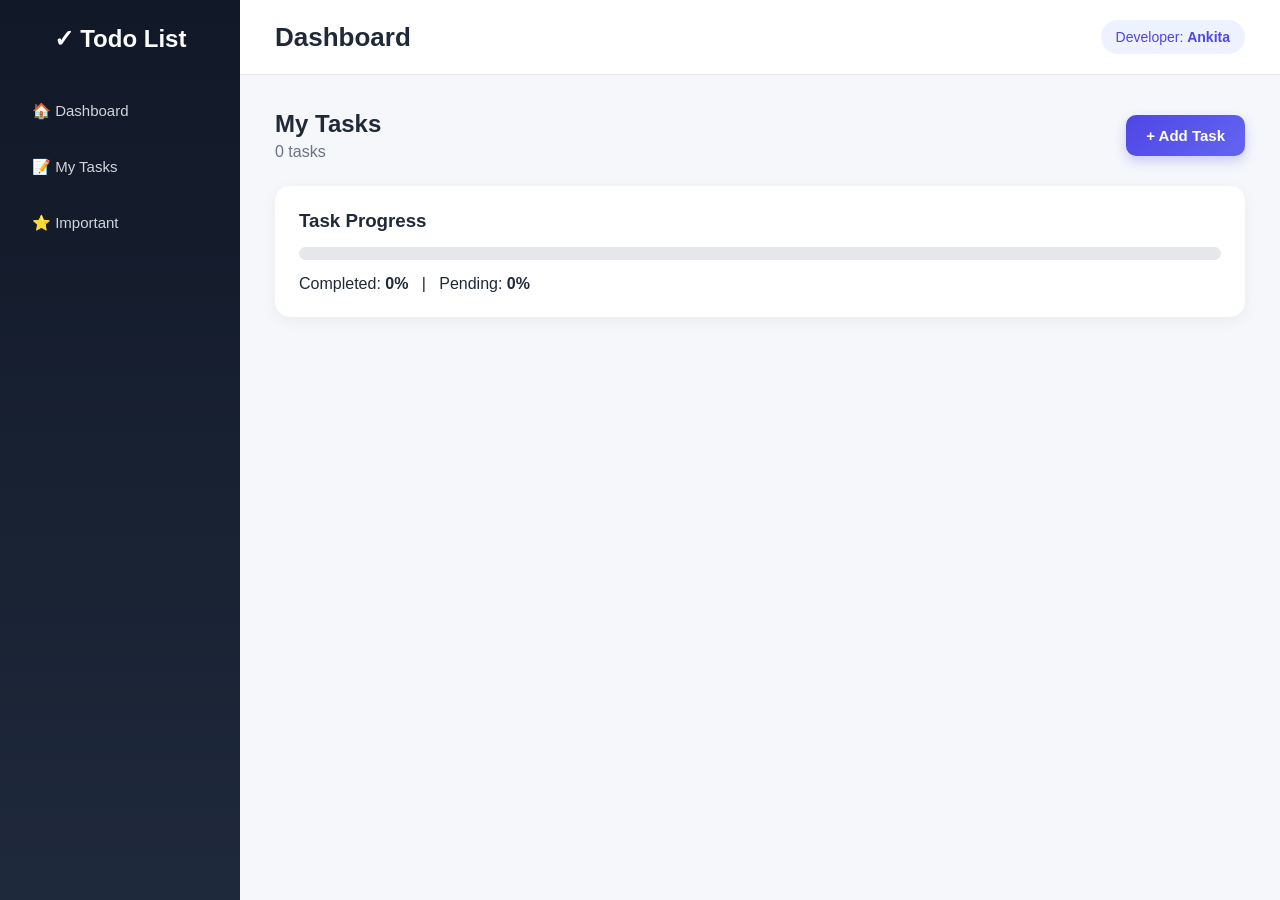
==== index.html @ bb7e171d "Create index.html" ====
<!DOCTYPE html>
<html lang="en">
<head>
    <meta charset="UTF-8">
    <meta name="viewport" content="width=device-width, initial-scale=1.0">
    <title>Todo Dashboard</title>
    <link rel="stylesheet" href="Css.css">
</head>

<body>

<div class="app">

    <!-- SIDEBAR -->
    <aside class="sidebar">

        <h2>✓ Todo List</h2>

        <button onclick="showPage('dashboard')">
            🏠 Dashboard
        </button>

        <button onclick="showPage('tasks')">
            📝 My Tasks
        </button>

        <button onclick="showPage('important')">
            ⭐ Important
        </button>

    </aside>


    <!-- MAIN -->
    <main class="main">

        <!-- HEADER -->
        <header>

            <h1 id="pageTitle">
                Dashboard
            </h1>

            <div class="developer">
                Developer: <b>Ankita</b>
            </div>

        </header>


        <!-- DASHBOARD -->
        <section id="dashboard" class="page">

            <div class="top-box">

                <div>
                    <h2>My Tasks</h2>
                    <p id="taskInfo">0 tasks</p>
                </div>

                <button class="add-btn" onclick="showAddTask()">
                    + Add Task
                </button>

            </div>


            <!-- ADD TASK FORM -->
            <div id="addTaskBox" class="add-task-box hidden">

                <h2>Create New Task</h2>

                <p>Add a new task to your list</p>

                <label for="taskInput">
                    Task Name
                </label>

                <input
                    type="text"
                    id="taskInput"
                    placeholder="Enter your task..."
                >

                <div class="form-buttons">

                    <button
                        class="cancel-btn"
                        onclick="hideAddTask()"
                    >
                        Cancel
                    </button>

                    <button
                        class="save-btn"
                        onclick="saveTask()"
                    >
                        + Add Task
                    </button>

                </div>

            </div>


            <!-- PROGRESS -->
            <div class="progress-box">

                <h3>Task Progress</h3>

                <div class="progress">
                    <div id="progressBar"></div>
                </div>

                <p>
                    Completed:
                    <b id="completedPercent">0%</b>

                    &nbsp; | &nbsp;

                    Pending:
                    <b id="pendingPercent">0%</b>
                </p>

            </div>


            <div
                id="dashboardTasks"
                class="task-list"
            ></div>

        </section>


        <!-- MY TASKS -->
        <section id="tasks" class="page hidden">

            <div class="top-box">

                <h2>My Tasks</h2>

                <button
                    class="add-btn"
                    onclick="showAddTask()"
                >
                    + Add Task
                </button>

            </div>

            <div
                id="allTasks"
                class="task-list"
            ></div>

        </section>


        <!-- IMPORTANT -->
        <section id="important" class="page hidden">

            <div class="top-box">

                <h2>⭐ Important Tasks</h2>

            </div>

            <div
                id="importantTasks"
                class="task-list"
            ></div>

        </section>

    </main>

</div>


<script src="Js.js"></script>

</body>
  </html>
---- Css.css ----
* {
    margin: 0;
    padding: 0;
    box-sizing: border-box;
}

body {
    font-family: Arial, sans-serif;
    background: #f5f7fb;
    color: #1f2937;
}


/* APP */

.app {
    display: flex;
    min-height: 100vh;
}


/* SIDEBAR */

.sidebar {
    width: 240px;
    background: linear-gradient(
        180deg,
        #111827,
        #1e293b
    );

    color: white;
    padding: 25px 16px;
}

.sidebar h2 {
    text-align: center;
    margin-bottom: 35px;
}

.sidebar button {
    width: 100%;

    padding: 14px 16px;
    margin-bottom: 10px;

    border: none;
    border-radius: 10px;

    background: transparent;
    color: #d1d5db;

    text-align: left;

    font-size: 15px;

    cursor: pointer;
}

.sidebar button:hover {
    background: #374151;
    color: white;
}


/* MAIN */

.main {
    flex: 1;
}


/* HEADER */

header {
    height: 75px;

    background: white;

    display: flex;
    align-items: center;
    justify-content: space-between;

    padding: 0 35px;

    border-bottom: 1px solid #e5e7eb;
}

header h1 {
    font-size: 26px;
}

.developer {
    background: #eef2ff;

    color: #4f46e5;

    padding: 9px 15px;

    border-radius: 20px;

    font-size: 14px;
}


/* PAGE */

.page {
    padding: 35px;
}

.hidden {
    display: none !important;
}


/* TOP */

.top-box {
    display: flex;

    justify-content: space-between;
    align-items: center;

    margin-bottom: 25px;
}

.top-box h2 {
    font-size: 24px;
}

.top-box p {
    color: #6b7280;
    margin-top: 5px;
}


/* ADD BUTTON */

.add-btn {
    background: linear-gradient(
        135deg,
        #4f46e5,
        #6366f1
    );

    color: white;

    border: none;

    padding: 12px 20px;

    border-radius: 10px;

    font-size: 15px;

    font-weight: bold;

    cursor: pointer;

    box-shadow: 0 5px 12px
        rgba(79,70,229,0.25);
}


/* ADD TASK BOX */

.add-task-box {
    background: white;

    padding: 25px;

    border-radius: 15px;

    margin-bottom: 25px;

    border: 1px solid #e5e7eb;

    box-shadow: 0 5px 18px
        rgba(0,0,0,0.06);
}

.add-task-box h2 {
    margin-bottom: 6px;
}

.add-task-box p {
    color: #6b7280;

    font-size: 14px;

    margin-bottom: 22px;
}


/* LABEL */

.add-task-box label {
    display: block;

    font-weight: bold;

    font-size: 14px;

    margin-bottom: 8px;
}


/* INPUT */

#taskInput {
    width: 100%;

    height: 48px;

    padding: 0 14px;

    border: 1px solid #d1d5db;

    border-radius: 9px;

    outline: none;

    font-size: 15px;

    margin-bottom: 15px;
}

#taskInput:focus {
    border-color: #4f46e5;

    box-shadow:
        0 0 0 3px
        rgba(79,70,229,0.12);
}


/* FORM BUTTONS */

.form-buttons {
    display: flex;

    justify-content: flex-end;

    gap: 10px;
}

.cancel-btn,
.save-btn {
    padding: 11px 18px;

    border-radius: 8px;

    font-weight: bold;

    cursor: pointer;
}

.cancel-btn {
    background: white;

    border: 1px solid #d1d5db;

    color: #374151;
}

.save-btn {
    border: none;

    color: white;

    background: #4f46e5;
}

.save-btn:hover {
    background: #4338ca;
}


/* PROGRESS */

.progress-box {
    background: white;

    padding: 24px;

    border-radius: 15px;

    margin-bottom: 25px;

    box-shadow:
        0 4px 15px
        rgba(0,0,0,0.05);
}

.progress {
    width: 100%;

    height: 13px;

    background: #e5e7eb;

    border-radius: 20px;

    overflow: hidden;

    margin: 15px 0;
}

#progressBar {
    height: 100%;

    width: 0%;

    background: linear-gradient(
        90deg,
        #22c55e,
        #16a34a
    );

    transition: width 0.4s;
}


/* TASK */

.task-list {
    display: flex;

    flex-direction: column;

    gap: 13px;
}

.task {
    background: white;

    padding: 17px;

    border-radius: 12px;

    display: flex;

    align-items: center;

    gap: 13px;

    box-shadow:
        0 3px 12px
        rgba(0,0,0,0.05);
}

.task-name {
    flex: 1;

    font-size: 16px;
}

.completed {
    text-decoration: line-through;

    color: #9ca3af;
}

.task input {
    width: 19px;
    height: 19px;
}

.star {
    border: none;

    background: transparent;

    font-size: 23px;

    cursor: pointer;
}

.delete {
    border: none;

    background: #fee2e2;

    color: #dc2626;

    padding: 8px 12px;

    border-radius: 7px;

    cursor: pointer;

    font-weight: bold;
}

.delete:hover {
    background: #dc2626;
    color: white;
}


/* MOBILE */

@media (max-width: 700px) {

    .sidebar {
        width: 180px;
        padding: 20px 10px;
    }

    .sidebar h2 {
        font-size: 18px;
    }

    .sidebar button {
        font-size: 13px;
    }

    header {
        padding: 0 15px;
    }

    header h1 {
        font-size: 20px;
    }

    .developer {
        font-size: 12px;
        padding: 8px 10px;
    }

    .page {
        padding: 20px 15px;
    }
}
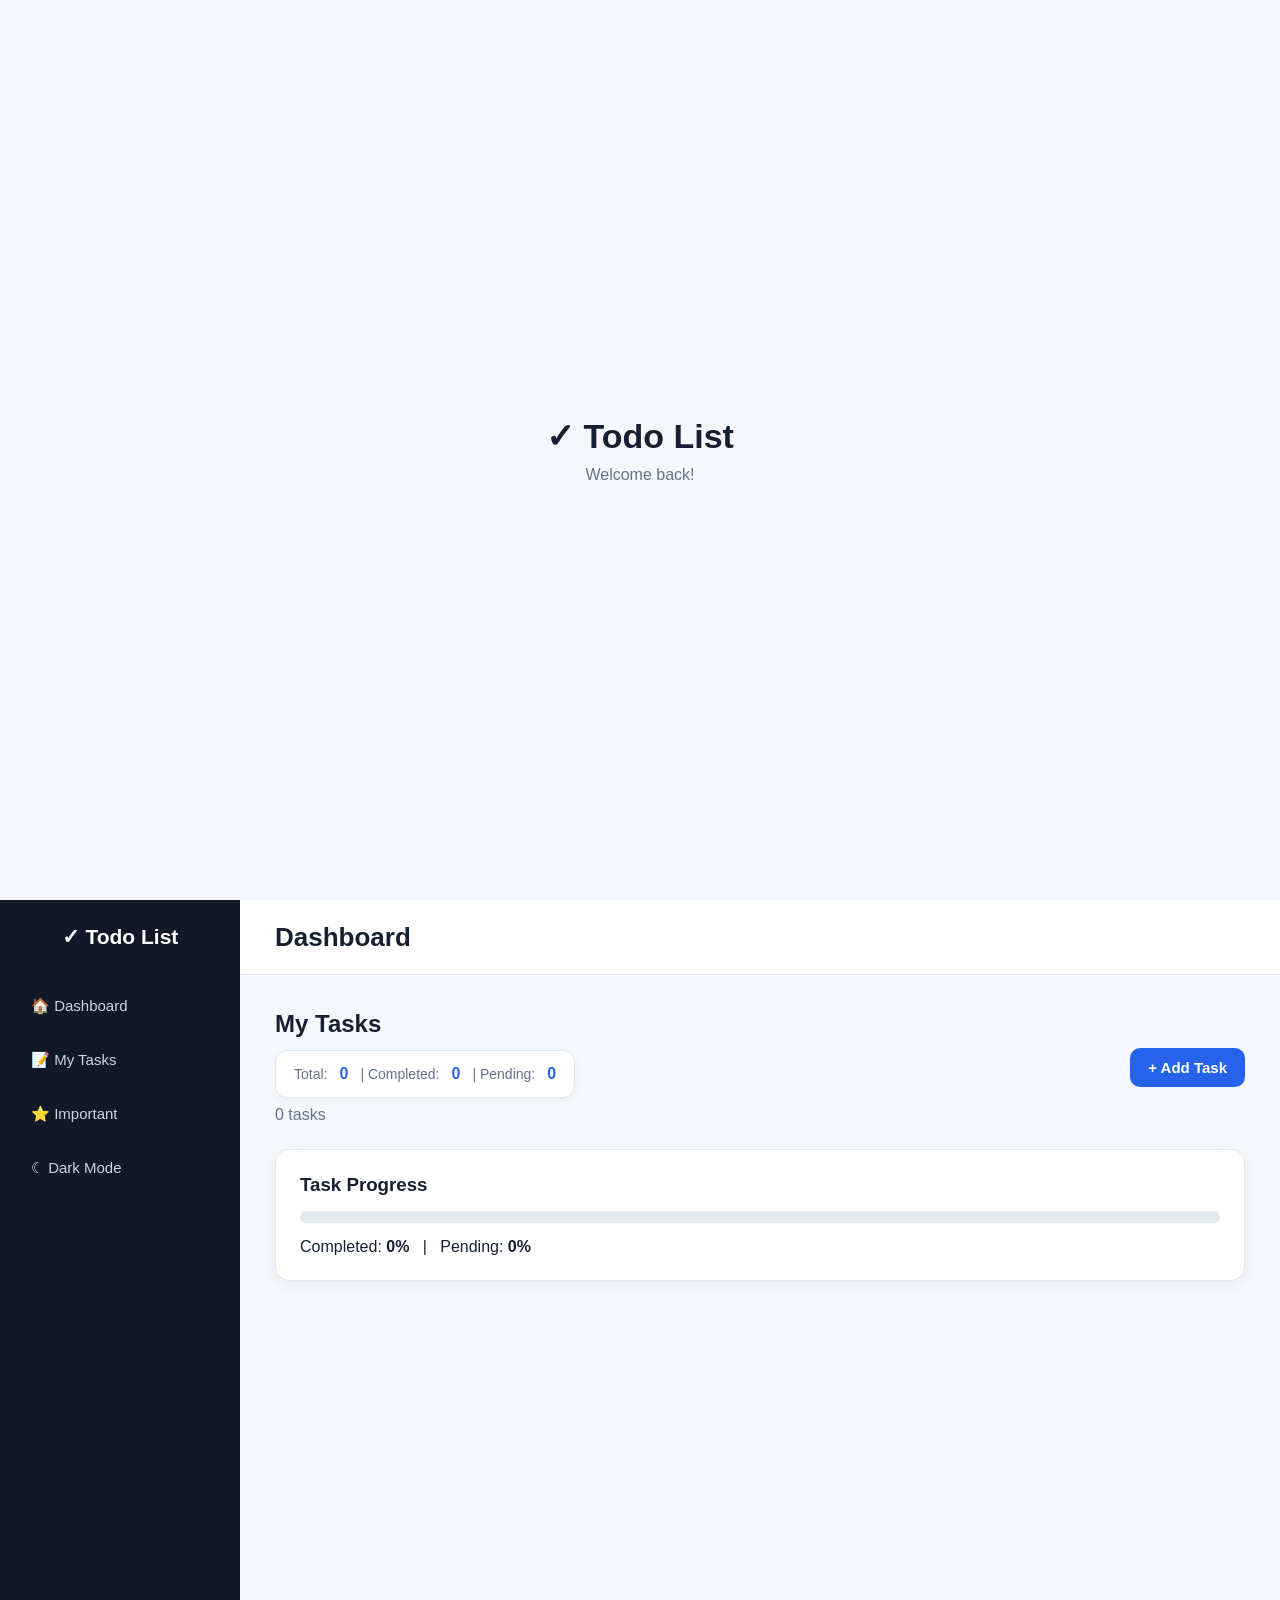
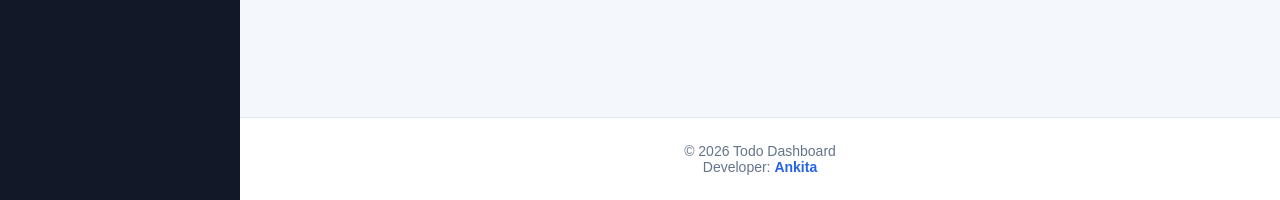
==== commit 1b97deee: "index.html" ====
--- a/index.html
+++ b/index.html
@@ -1,13 +1,18 @@
 <!DOCTYPE html>
 <html lang="en">
+
 <head>
     <meta charset="UTF-8">
     <meta name="viewport" content="width=device-width, initial-scale=1.0">
     <title>Todo Dashboard</title>
+
     <link rel="stylesheet" href="Css.css">
 </head>
 
-<body>
+<body><div id="welcomeScreen">
+    <h1>✓ Todo List</h1>
+    <b>Welcome back!</b>
+</div>
 
 <div class="app">
 
@@ -28,6 +33,10 @@
             ⭐ Important
         </button>
 
+        <button onclick="toggleDarkMode()">
+            ☾ Dark Mode
+        </button>
+
     </aside>
 
 
@@ -35,17 +44,48 @@
     <main class="main">
 
         <!-- HEADER -->
-        <header>
-
-            <h1 id="pageTitle">
-                Dashboard
-            </h1>
-
-            <div class="developer">
-                Developer: <b>Ankita</b>
-            </div>
-
-        </header>
+      
+
+<header>
+    <h1 id="pageTitle">Dashboard</h1>
+</header>
+
+<!-- ADD TASK -->
+<div id="addTaskBox" class="add-task-box hidden">
+
+    <h2>Create New Task</h2>
+
+    <p>Add a new task to your list</p>
+
+    <label for="taskInput">
+        Task Name
+    </label>
+
+    <input
+        type="text"
+        id="taskInput"
+        placeholder="Enter your task..."
+    >
+
+    <div class="form-buttons">
+
+        <button
+            class="cancel-btn"
+            onclick="hideAddTask()"
+        >
+            Cancel
+        </button>
+
+        <button
+            class="save-btn"
+            onclick="saveTask()"
+        >
+            + Add Task
+        </button>
+
+    </div>
+
+</div>
 
 
         <!-- DASHBOARD -->
@@ -54,91 +94,30 @@
             <div class="top-box">
 
                 <div>
+
                     <h2>My Tasks</h2>
+
+                    <div class="task-counter">
+
+                        Total:
+                        <b id="totalCount">0</b>
+
+                        |
+
+                        Completed:
+                        <b id="completedCount">0</b>
+
+                        |
+
+                        Pending:
+                        <b id="pendingCount">0</b>
+
+                    </div>
+
                     <p id="taskInfo">0 tasks</p>
+
                 </div>
 
-                <button class="add-btn" onclick="showAddTask()">
-                    + Add Task
-                </button>
-
-            </div>
-
-
-            <!-- ADD TASK FORM -->
-            <div id="addTaskBox" class="add-task-box hidden">
-
-                <h2>Create New Task</h2>
-
-                <p>Add a new task to your list</p>
-
-                <label for="taskInput">
-                    Task Name
-                </label>
-
-                <input
-                    type="text"
-                    id="taskInput"
-                    placeholder="Enter your task..."
-                >
-
-                <div class="form-buttons">
-
-                    <button
-                        class="cancel-btn"
-                        onclick="hideAddTask()"
-                    >
-                        Cancel
-                    </button>
-
-                    <button
-                        class="save-btn"
-                        onclick="saveTask()"
-                    >
-                        + Add Task
-                    </button>
-
-                </div>
-
-            </div>
-
-
-            <!-- PROGRESS -->
-            <div class="progress-box">
-
-                <h3>Task Progress</h3>
-
-                <div class="progress">
-                    <div id="progressBar"></div>
-                </div>
-
-                <p>
-                    Completed:
-                    <b id="completedPercent">0%</b>
-
-                    &nbsp; | &nbsp;
-
-                    Pending:
-                    <b id="pendingPercent">0%</b>
-                </p>
-
-            </div>
-
-
-            <div
-                id="dashboardTasks"
-                class="task-list"
-            ></div>
-
-        </section>
-
-
-        <!-- MY TASKS -->
-        <section id="tasks" class="page hidden">
-
-            <div class="top-box">
-
-                <h2>My Tasks</h2>
 
                 <button
                     class="add-btn"
@@ -149,6 +128,73 @@
 
             </div>
 
+
+            <!-- ADD TASK -->
+        
+
+
+            <!-- PROGRESS -->
+            <div class="progress-box">
+
+                <h3>Task Progress</h3>
+
+                <div class="progress">
+
+                    <div id="progressBar"></div>
+
+                </div>
+
+                <p>
+
+                    Completed:
+                    <b id="completedPercent">0%</b>
+
+                    &nbsp; | &nbsp;
+
+                    Pending:
+                    <b id="pendingPercent">0%</b>
+
+                </p>
+
+            </div>
+
+
+            <div
+                id="dashboardTasks"
+                class="task-list"
+            ></div>
+
+        </section>
+
+
+        <!-- MY TASKS -->
+        <section
+            id="tasks"
+            class="page hidden"
+        >
+
+            <div class="top-box">
+
+                <h2>My Tasks</h2>
+
+                <button
+                    class="add-btn"
+                    onclick="showAddTask()"
+                >
+                    + Add Task
+                </button>
+
+            </div>
+
+
+            <input
+                type="text"
+                id="searchInput"
+                placeholder="🔍 Search tasks..."
+                oninput="searchTasks()"
+            >
+
+
             <div
                 id="allTasks"
                 class="task-list"
@@ -158,7 +204,10 @@
 
 
         <!-- IMPORTANT -->
-        <section id="important" class="page hidden">
+        <section
+            id="important"
+            class="page hidden"
+        >
 
             <div class="top-box">
 
@@ -173,6 +222,19 @@
 
         </section>
 
+
+        <!-- FOOTER -->
+        <footer>
+
+            © 2026 Todo Dashboard
+
+            <br>
+
+            Developer:
+            <b>Ankita</b>
+
+        </footer>
+
     </main>
 
 </div>
@@ -181,4 +243,5 @@
 <script src="Js.js"></script>
 
 </body>
-  </html>
+
+</html>
--- a/Css.css
+++ b/Css.css
@@ -6,29 +6,29 @@
 
 body {
     font-family: Arial, sans-serif;
-    background: #f5f7fb;
-    color: #1f2937;
-}
-
-
-/* APP */
+    background: #f4f7fb;
+    color: #172033;
+}
 
 .app {
     display: flex;
     min-height: 100vh;
 }
 
+.main {
+    flex: 1;
+    min-width: 0;
+    min-height: 100vh;
+    display: flex;
+    flex-direction: column;
+}
 
 /* SIDEBAR */
 
 .sidebar {
     width: 240px;
-    background: linear-gradient(
-        180deg,
-        #111827,
-        #1e293b
-    );
-
+    flex-shrink: 0;
+    background: #111827;
     color: white;
     padding: 25px 16px;
 }
@@ -36,72 +36,43 @@
 .sidebar h2 {
     text-align: center;
     margin-bottom: 35px;
+    font-size: 21px;
 }
 
 .sidebar button {
     width: 100%;
-
-    padding: 14px 16px;
+    padding: 13px 15px;
     margin-bottom: 10px;
-
     border: none;
-    border-radius: 10px;
-
+    border-radius: 9px;
     background: transparent;
-    color: #d1d5db;
-
+    color: #cbd5e1;
     text-align: left;
-
     font-size: 15px;
-
     cursor: pointer;
+    transition: 0.2s;
 }
 
 .sidebar button:hover {
-    background: #374151;
+    background: #1e293b;
     color: white;
 }
 
-
-/* MAIN */
-
-.main {
-    flex: 1;
-}
-
-
 /* HEADER */
 
 header {
-    height: 75px;
-
-    background: white;
-
+    min-height: 75px;
+    background: #ffffff;
     display: flex;
     align-items: center;
-    justify-content: space-between;
-
-    padding: 0 35px;
-
-    border-bottom: 1px solid #e5e7eb;
+    padding: 15px 35px;
+    border-bottom: 1px solid #e2e8f0;
 }
 
 header h1 {
     font-size: 26px;
-}
-
-.developer {
-    background: #eef2ff;
-
-    color: #4f46e5;
-
-    padding: 9px 15px;
-
-    border-radius: 20px;
-
-    font-size: 14px;
-}
-
+    color: #172033;
+}
 
 /* PAGE */
 
@@ -113,71 +84,74 @@
     display: none !important;
 }
 
-
 /* TOP */
 
 .top-box {
     display: flex;
-
     justify-content: space-between;
     align-items: center;
-
+    gap: 15px;
     margin-bottom: 25px;
 }
 
 .top-box h2 {
     font-size: 24px;
+    color: #172033;
 }
 
 .top-box p {
-    color: #6b7280;
+    color: #64748b;
     margin-top: 5px;
 }
-
+.task-counter {
+    display: flex;
+    align-items: center;
+    gap: 12px;
+    background: white;
+    padding: 14px 18px;
+    margin-top: 12px;
+    margin-bottom: 8px;
+    border-radius: 12px;
+    color: #64748b;
+    font-size: 14px;
+    border: 1px solid #e2e8f0;
+    box-shadow: 0 3px 10px rgba(15, 23, 42, 0.04);
+}
+
+.task-counter b {
+    color: #2563eb;
+    font-size: 16px;
+}
+/* TASK COUNTER */
 
 /* ADD BUTTON */
 
 .add-btn {
-    background: linear-gradient(
-        135deg,
-        #4f46e5,
-        #6366f1
-    );
-
+    background: #2563eb;
     color: white;
-
     border: none;
-
     padding: 12px 20px;
-
-    border-radius: 10px;
-
+    border-radius: 9px;
     font-size: 15px;
-
     font-weight: bold;
-
     cursor: pointer;
-
-    box-shadow: 0 5px 12px
-        rgba(79,70,229,0.25);
-}
-
-
-/* ADD TASK BOX */
+    white-space: nowrap;
+    transition: 0.2s;
+}
+
+.add-btn:hover {
+    background: #1d4ed8;
+}
+
+/* ADD TASK */
 
 .add-task-box {
     background: white;
-
     padding: 25px;
-
-    border-radius: 15px;
-
+    border-radius: 14px;
     margin-bottom: 25px;
-
-    border: 1px solid #e5e7eb;
-
-    box-shadow: 0 5px 18px
-        rgba(0,0,0,0.06);
+    border: 1px solid #e2e8f0;
+    box-shadow: 0 5px 18px rgba(15, 23, 42, 0.06);
 }
 
 .add-task-box h2 {
@@ -185,212 +159,211 @@
 }
 
 .add-task-box p {
-    color: #6b7280;
-
+    color: #64748b;
     font-size: 14px;
-
     margin-bottom: 22px;
 }
-
 
 /* LABEL */
 
 .add-task-box label {
     display: block;
-
     font-weight: bold;
-
     font-size: 14px;
-
     margin-bottom: 8px;
-}
-
+    color: #334155;
+}
 
 /* INPUT */
 
-#taskInput {
+#taskInput,
+#dueDate {
     width: 100%;
-
     height: 48px;
-
     padding: 0 14px;
-
-    border: 1px solid #d1d5db;
-
+    border: 1px solid #cbd5e1;
     border-radius: 9px;
-
     outline: none;
-
     font-size: 15px;
-
     margin-bottom: 15px;
-}
-
-#taskInput:focus {
-    border-color: #4f46e5;
-
-    box-shadow:
-        0 0 0 3px
-        rgba(79,70,229,0.12);
-}
-
+    background: white;
+}
+
+#taskInput:focus,
+#dueDate:focus {
+    border-color: #2563eb;
+    box-shadow: 0 0 0 3px rgba(37, 99, 235, 0.12);
+}
+
+/* SEARCH */
+
+#searchInput {
+    width: 100%;
+    max-width: 400px;
+    height: 45px;
+    padding: 0 14px;
+    border: 1px solid #cbd5e1;
+    border-radius: 9px;
+    outline: none;
+    font-size: 14px;
+    margin-bottom: 20px;
+}
+
+#searchInput {
+    width: 100%;
+    max-width: 430px;
+    height: 46px;
+    padding: 0 16px;
+    border: 1px solid #cbd5e1;
+    border-radius: 10px;
+    outline: none;
+    font-size: 14px;
+    margin-bottom: 20px;
+    background: white;
+    color: #172033;
+    transition: 0.2s;
+    box-shadow: 0 3px 10px rgba(15, 23, 42, 0.04);
+}
+
+#searchInput::placeholder {
+    color: #94a3b8;
+}
+
+#searchInput:focus {
+    border-color: #2563eb;
+    box-shadow: 0 0 0 3px rgba(37, 99, 235, 0.12);
+}
 
 /* FORM BUTTONS */
 
 .form-buttons {
     display: flex;
-
     justify-content: flex-end;
-
     gap: 10px;
 }
-
 .cancel-btn,
 .save-btn {
-    padding: 11px 18px;
-
-    border-radius: 8px;
-
+    padding: 11px 19px;
+    border-radius: 9px;
     font-weight: bold;
-
     cursor: pointer;
+    transition: 0.2s;
 }
 
 .cancel-btn {
     background: white;
-
-    border: 1px solid #d1d5db;
-
-    color: #374151;
+    border: 1px solid #cbd5e1;
+    color: #334155;
+}
+
+.cancel-btn:hover {
+    background: #f8fafc;
 }
 
 .save-btn {
     border: none;
-
     color: white;
-
-    background: #4f46e5;
+    background: #2563eb;
 }
 
 .save-btn:hover {
-    background: #4338ca;
-}
-
+    background: #1d4ed8;
+    transform: translateY(-1px);
+}
 
 /* PROGRESS */
 
 .progress-box {
     background: white;
-
     padding: 24px;
-
-    border-radius: 15px;
-
+    border-radius: 14px;
     margin-bottom: 25px;
-
-    box-shadow:
-        0 4px 15px
-        rgba(0,0,0,0.05);
+    border: 1px solid #e2e8f0;
+    box-shadow: 0 4px 15px rgba(15, 23, 42, 0.05);
 }
 
 .progress {
     width: 100%;
-
-    height: 13px;
-
-    background: #e5e7eb;
-
+    height: 12px;
+    background: #e2e8f0;
     border-radius: 20px;
-
     overflow: hidden;
-
     margin: 15px 0;
 }
 
 #progressBar {
     height: 100%;
-
     width: 0%;
-
-    background: linear-gradient(
-        90deg,
-        #22c55e,
-        #16a34a
-    );
-
+    background: #22c55e;
     transition: width 0.4s;
 }
 
-
 /* TASK */
 
 .task-list {
     display: flex;
-
     flex-direction: column;
-
     gap: 13px;
 }
 
 .task {
     background: white;
-
-    padding: 17px;
-
+    padding: 16px 18px;
     border-radius: 12px;
-
-    display: flex;
-
+    display: flex;
     align-items: center;
-
     gap: 13px;
-
-    box-shadow:
-        0 3px 12px
-        rgba(0,0,0,0.05);
+    border: 1px solid #e2e8f0;
+    box-shadow: 0 3px 12px rgba(15, 23, 42, 0.04);
+    min-width: 0;
+    transition: 0.2s;
+}
+
+.task:hover {
+    transform: translateY(-2px);
+    box-shadow: 0 6px 18px rgba(15, 23, 42, 0.08);
 }
 
 .task-name {
     flex: 1;
-
+    min-width: 0;
     font-size: 16px;
+    overflow-wrap: anywhere;
 }
 
 .completed {
     text-decoration: line-through;
-
-    color: #9ca3af;
-}
-
-.task input {
-    width: 19px;
-    height: 19px;
-}
+    color: #94a3b8;
+}
+
+/* DUE DATE */
+
+.due-date {
+    font-size: 12px;
+    color: #6b7280;
+    margin-top: 4px;
+}
+/* STAR */
 
 .star {
     border: none;
-
     background: transparent;
-
-    font-size: 23px;
-
+    font-size: 22px;
     cursor: pointer;
+    flex-shrink: 0;
+    padding: 5px;
 }
 
 .delete {
     border: none;
-
-    background: #fee2e2;
-
+    background: #fef2f2;
     color: #dc2626;
-
     padding: 8px 12px;
-
     border-radius: 7px;
-
     cursor: pointer;
-
     font-weight: bold;
+    flex-shrink: 0;
+    transition: 0.2s;
 }
 
 .delete:hover {
@@ -398,38 +371,605 @@
     color: white;
 }
 
+/* FOOTER */
+
+footer {
+    text-align: center;
+    padding: 25px 15px;
+    margin-top: auto;
+    background: white;
+    color: #64748b;
+    border-top: 1px solid #e2e8f0;
+    font-size: 14px;
+}
+
+footer b {
+    color: #2563eb;
+}
+
+/* DARK MODE */
+
+body.dark-mode {
+    background: #0f172a;
+    color: #f8fafc;
+}
+
+body.dark-mode header,
+body.dark-mode .progress-box,
+body.dark-mode .add-task-box,
+body.dark-mode .task,
+body.dark-mode .task-counter,
+body.dark-mode footer {
+    background: #1e293b;
+    color: #f8fafc;
+    border-color: #334155;
+}
+
+body.dark-mode header h1,
+body.dark-mode .top-box h2,
+body.dark-mode .add-task-box label {
+    color: #f8fafc;
+}
+
+body.dark-mode .top-box p,
+body.dark-mode .add-task-box p,
+body.dark-mode footer {
+    color: #cbd5e1;
+}
+
+body.dark-mode #searchInput,
+body.dark-mode #taskInput,
+body.dark-mode #dueDate {
+    background: #0f172a;
+    color: white;
+    border-color: #475569;
+}
+ 
+body.dark-mode .due-date {
+    background: #1e3a8a;
+    color: #bfdbfe;
+}
+
+/* TABLET */
+
+@media (max-width: 800px) {
+
+    .sidebar {
+    width: 240px;
+    flex-shrink: 0;
+    background: #111827;
+    color: white;
+    padding: 25px 16px;
+    box-shadow: 3px 0 15px rgba(15, 23, 42, 0.08);
+}
+
+.sidebar h2 {
+    text-align: center;
+    margin-bottom: 35px;
+    font-size: 21px;
+    letter-spacing: 0.3px;
+}
+
+.sidebar button {
+    width: 100%;
+    padding: 13px 15px;
+    margin-bottom: 10px;
+    border: none;
+    border-radius: 10px;
+    background: transparent;
+    color: #cbd5e1;
+    text-align: left;
+    font-size: 15px;
+    cursor: pointer;
+    transition: 0.2s;
+}
+
+.sidebar button:hover {
+    background: #1e293b;
+    color: white;
+    transform: translateX(2px);
+}
+
+    .page {
+        padding: 25px 20px;
+    }
+
+    header {
+    min-height: 75px;
+    background: #ffffff;
+    display: flex;
+    align-items: center;
+    padding: 15px 35px;
+    border-bottom: 1px solid #e2e8f0;
+    box-shadow: 0 2px 10px rgba(15, 23, 42, 0.03);
+}
+
+header h1 {
+    font-size: 26px;
+    color: #172033;
+    font-weight: 700;
+    letter-spacing: -0.3px;
+}
+}
 
 /* MOBILE */
 
-@media (max-width: 700px) {
+@media (max-width: 600px) {
+
+    .app {
+        flex-direction: column;
+    }
 
     .sidebar {
-        width: 180px;
-        padding: 20px 10px;
+        width: 100%;
+        padding: 15px 12px;
     }
 
     .sidebar h2 {
-        font-size: 18px;
+        font-size: 20px;
+        margin-bottom: 12px;
     }
 
     .sidebar button {
+        width: auto;
+        display: inline-block;
+        padding: 10px 12px;
+        margin: 3px;
         font-size: 13px;
     }
 
     header {
-        padding: 0 15px;
+        min-height: auto;
+        padding: 15px;
     }
 
     header h1 {
+        font-size: 22px;
+    }
+
+    .page {
+        padding: 20px 12px;
+    }
+
+    .top-box {
+        align-items: stretch;
+        flex-direction: column;
+    }
+
+    .top-box h2 {
+        font-size: 21px;
+    }
+
+    .add-btn {
+        width: 100%;
+    }
+
+    .add-task-box {
+    background: white;
+    padding: 26px;
+    border-radius: 16px;
+    margin-bottom: 25px;
+    border: 1px solid #e2e8f0;
+    box-shadow: 0 8px 25px rgba(15, 23, 42, 0.07);
+}
+
+.add-task-box h2 {
+    margin-bottom: 7px;
+    font-size: 21px;
+    color: #172033;
+}
+
+.add-task-box p {
+    color: #64748b;
+    font-size: 14px;
+    margin-bottom: 22px;
+}
+
+    .form-buttons {
+        flex-direction: column;
+    }
+
+    .cancel-btn,
+    .save-btn {
+        width: 100%;
+    }
+
+    
+.progress-box {
+    background: white;
+    padding: 24px;
+    border-radius: 14px;
+    margin-bottom: 25px;
+    border: 1px solid #e2e8f0;
+    box-shadow: 0 4px 15px rgba(15, 23, 42, 0.05);
+}
+
+.progress-box h3 {
+    font-size: 18px;
+    margin-bottom: 5px;
+    color: #172033;
+}
+
+.progress-box p {
+    color: #64748b;
+    font-size: 14px;
+    margin-top: 10px;
+}
+
+.progress {
+    width: 100%;
+    height: 12px;
+    background: #e2e8f0;
+    border-radius: 20px;
+    overflow: hidden;
+    margin: 15px 0;
+}.progress-box {
+    background: white;
+    padding: 24px;
+    border-radius: 14px;
+    margin-bottom: 25px;
+    border: 1px solid #e2e8f0;
+    box-shadow: 0 4px 15px rgba(15, 23, 42, 0.05);
+}
+
+.progress-box h3 {
+    font-size: 18px;
+    margin-bottom: 5px;
+    color: #172033;
+}
+
+.progress-box p {
+    color: #64748b;
+    font-size: 14px;
+    margin-top: 10px;
+}
+
+.progress {
+    width: 100%;
+    height: 12px;
+    background: #e2e8f0;
+    border-radius: 20px;
+    overflow: hidden;
+    margin: 15px 0;
+}
+
+#progressBar {
+    height: 100%;
+    width: 0%;
+    background: #22c55e;
+    border-radius: 20px;
+    transition: width 0.4s;
+}
+    .task {
+        padding: 13px 10px;
+        gap: 8px;
+    }
+
+    .task-name {
+        font-size: 14px;
+    }
+
+    .due-date {
+        font-size: 11px;
+        padding: 4px 7px;
+    }
+
+    .star {
         font-size: 20px;
     }
 
-    .developer {
+    .delete {
+        padding: 7px 9px;
         font-size: 12px;
-        padding: 8px 10px;
-    }
-
-    .page {
-        padding: 20px 15px;
-    }
-}+    }
+
+    .task-counter {
+        font-size: 12px;
+    }
+}#welcomeScreen {
+    min-height: 100vh;
+    display: flex;
+    flex-direction: column;
+    justify-content: center;
+    align-items: center;
+    text-align: center;
+    background: #f4f7fb;
+    color: #172033;
+    padding: 20px;
+}
+
+#welcomeScreen h1 {
+    color: #172033;
+    font-size: 34px;
+    margin-bottom: 10px;
+}
+
+#welcomeScreen b {
+    color: #64748b;
+    font-size: 16px;
+    font-weight: normal;
+}
+
+
+
+/* =========================
+   POLISHED DARK MODE
+========================= */
+
+body.dark-mode {
+    background: #0f172a;
+    color: #e2e8f0;
+}
+
+body.dark-mode .sidebar {
+    background: #111827;
+    border-right: 1px solid #1e293b;
+}
+
+body.dark-mode .sidebar h2 {
+    color: #f8fafc;
+}
+
+body.dark-mode .sidebar button {
+    color: #cbd5e1;
+}
+
+body.dark-mode .sidebar button:hover {
+    background: #1e293b;
+    color: #ffffff;
+}
+
+body.dark-mode .main {
+    background: #0f172a;
+}
+
+body.dark-mode header {
+    background: #111827;
+    border-bottom: 1px solid #1e293b;
+}
+
+body.dark-mode header h1 {
+    color: #f8fafc;
+}
+
+body.dark-mode .top-box,
+body.dark-mode .progress-box,
+body.dark-mode .task,
+body.dark-mode .add-task-box {
+    background: #1e293b;
+    color: #e2e8f0;
+    border-color: #334155;
+}
+
+body.dark-mode .top-box h2,
+body.dark-mode .progress-box h3,
+body.dark-mode .add-task-box h2 {
+    color: #f8fafc;
+}
+
+body.dark-mode .task-name {
+    color: #e2e8f0;
+}
+
+body.dark-mode .task-name.completed {
+    color: #64748b;
+}
+
+body.dark-mode #searchInput,
+body.dark-mode #taskInput {
+    background: #1e293b;
+    color: #f8fafc;
+    border-color: #475569;
+}
+
+body.dark-mode #searchInput::placeholder,
+body.dark-mode #taskInput::placeholder {
+    color: #94a3b8;
+}
+
+body.dark-mode footer {
+    background: #111827;
+    color: #94a3b8;
+    border-top-color: #1e293b;
+}
+
+body.dark-mode .progress {
+    background: #334155;
+}
+
+
+/* =========================
+   FINAL OVERALL POLISH
+========================= */
+
+* {
+    box-sizing: border-box;
+}
+
+html {
+    scroll-behavior: smooth;
+}
+
+body {
+    margin: 0;
+    font-family: Arial, sans-serif;
+    background: #f4f7fb;
+    color: #172033;
+}
+
+/* Smooth transitions */
+button,
+input,
+.task,
+.sidebar,
+.main,
+header,
+footer,
+.top-box,
+.progress-box,
+.add-task-box {
+    transition: 0.2s ease;
+}
+
+/* Buttons */
+button {
+    cursor: pointer;
+    font-family: inherit;
+}
+
+button:active {
+    transform: scale(0.97);
+}
+
+.add-btn,
+.save-btn {
+    border: none;
+    border-radius: 10px;
+    padding: 11px 18px;
+    font-weight: 600;
+}
+
+.add-btn:hover,
+.save-btn:hover {
+    transform: translateY(-1px);
+}
+
+/* Task cards */
+.task {
+    display: flex;
+    align-items: center;
+    gap: 12px;
+    padding: 14px 16px;
+    margin-bottom: 10px;
+    border-radius: 12px;
+    background: #ffffff;
+    border: 1px solid #e2e8f0;
+    box-shadow: 0 2px 8px rgba(15, 23, 42, 0.05);
+}
+
+.task:hover {
+    transform: translateY(-1px);
+    box-shadow: 0 5px 14px rgba(15, 23, 42, 0.09);
+}
+
+.task-name {
+    flex: 1;
+    word-break: break-word;
+}
+
+.task input[type="checkbox"] {
+    width: 18px;
+    height: 18px;
+    cursor: pointer;
+}
+
+.star,
+.delete {
+    border: none;
+    background: transparent;
+    cursor: pointer;
+}
+
+.star {
+    font-size: 19px;
+}
+
+.delete {
+    color: #ef4444;
+    font-weight: 600;
+}
+
+.delete:hover {
+    color: #dc2626;
+}
+
+/* Search */
+#searchInput {
+    width: 100%;
+    max-width: 430px;
+    margin: 15px 0;
+    padding: 12px 14px;
+    border: 1px solid #dbe3ee;
+    border-radius: 10px;
+    outline: none;
+}
+
+#searchInput:focus,
+#taskInput:focus {
+    border-color: #64748b;
+    box-shadow: 0 0 0 3px rgba(100, 116, 139, 0.12);
+}
+
+/* Progress */
+.progress {
+    overflow: hidden;
+    border-radius: 20px;
+}
+
+#progressBar {
+    transition: width 0.4s ease;
+}
+
+/* Add task box */
+.add-task-box {
+    border-radius: 14px;
+    box-shadow: 0 8px 25px rgba(15, 23, 42, 0.08);
+}
+
+#taskInput {
+    width: 100%;
+    padding: 12px 14px;
+    border: 1px solid #dbe3ee;
+    border-radius: 10px;
+    outline: none;
+}
+
+/* Welcome screen */
+#welcomeScreen {
+    z-index: 9999;
+}
+
+/* Mobile */
+@media (max-width: 600px) {
+
+    .task {
+        padding: 12px;
+        gap: 9px;
+    }
+
+    .task .delete {
+        padding: 6px 8px;
+    }
+
+    .top-box {
+        gap: 12px;
+    }
+
+    .add-btn {
+        padding: 10px 14px;
+    }
+
+    header h1 {
+        font-size: 24px;
+    }
+}
+
+/* Dark mode final touches */
+body.dark-mode .task {
+    box-shadow: 0 3px 12px rgba(0, 0, 0, 0.18);
+}
+
+body.dark-mode .task:hover {
+    box-shadow: 0 6px 18px rgba(0, 0, 0, 0.25);
+}
+
+body.dark-mode #searchInput:focus,
+body.dark-mode #taskInput:focus {
+    border-color: #64748b;
+    box-shadow: 0 0 0 3px rgba(148, 163, 184, 0.12);
+}
+
+
+
+
+    
